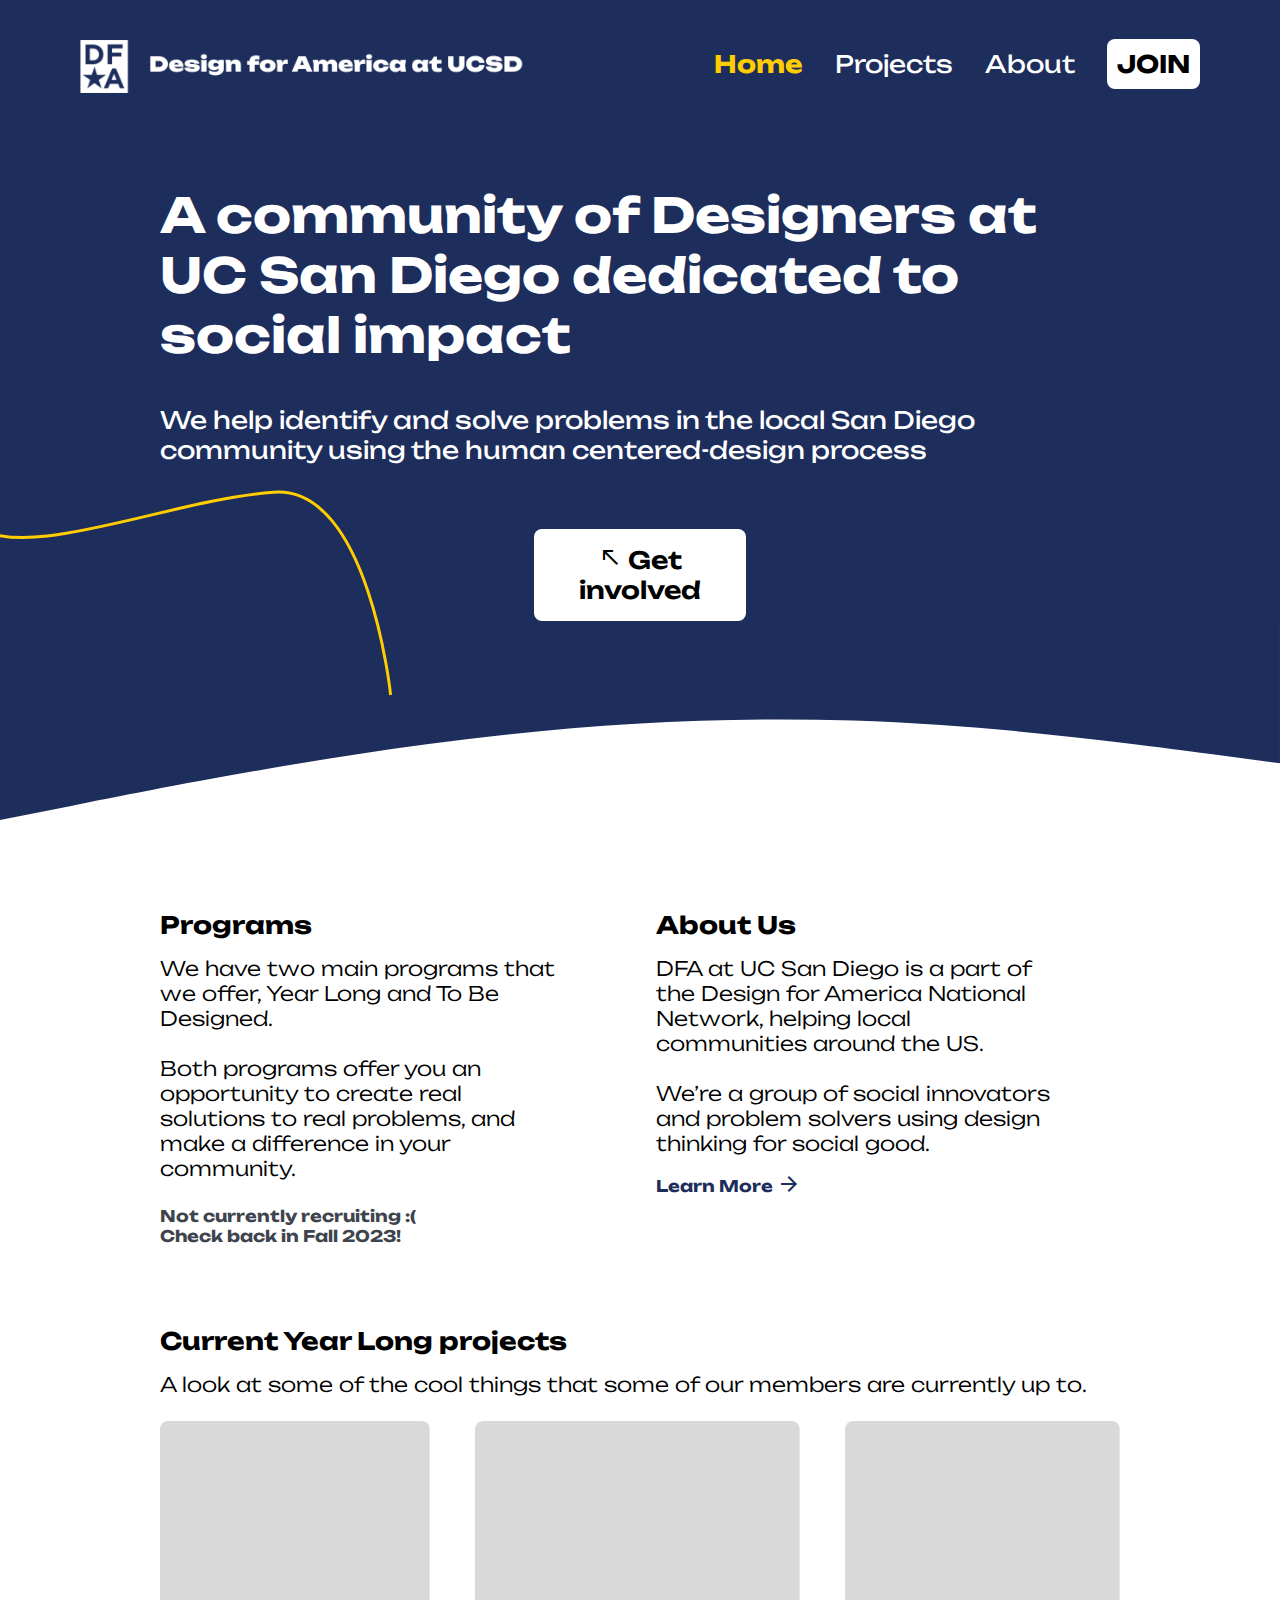
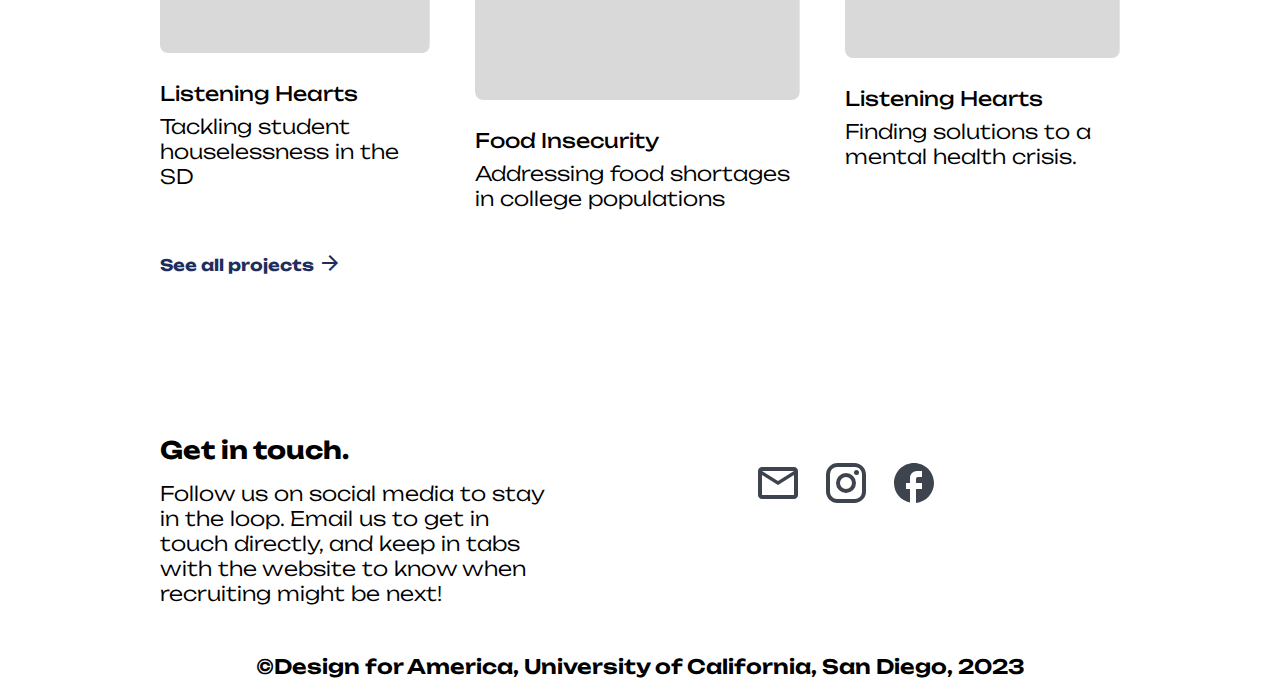
==== index.html @ deb02a3f "Adding core pages, and core structure" ====
<!DOCTYPE html>
<html lang="en">
  <head>


    <meta charset="UTF-8" />
    <meta http-equiv="X-UA-Compatible" content="IE=edge" />
    <meta name="viewport" content="width=device-width, initial-scale=1.0" />

    <!--CSS Styles -->
    <link rel="stylesheet" href="css/main.css" />

    

    <!-- Favicons -->
    <link
      rel="apple-touch-icon"
      sizes="180x180"
      href="assets/icons/apple-touch-icon.png"
    />
    <link
      rel="icon"
      type="image/png"
      sizes="32x32"
      href="images/DFA_UCSan Diego Banner 1.png"
    />

    <!-- Animate CSS CDN -->
    <link
      rel="stylesheet"
      href="https://cdnjs.cloudflare.com/ajax/libs/animate.css/4.1.1/animate.min.css"
      
    />
    <title>UCSD Design For America | Home</title>

    <!--Icons-->
    <link rel="stylesheet" href="https://fonts.googleapis.com/css2?family=Material+Symbols+Outlined:opsz,wght,FILL,GRAD@24,400,0,200" />    
     
  </head>


    <!-- Navbar -->



    <nav class="indexnav">
      <a href="./index.html"><img class = "logo" src="./images/dfaucsdlogolarge.png"> </a>
      <!---->

        <ul class="navigation">
            
            <li><a class = "active" href="./index.html" >Home</a></li>
            <li><a href="./projects.html" class="nav-link">Projects</a></li>
            <li><a href="./about.html" class="nav-link">About</a></li>
          <li><div class ="nav-button">
            <a href="https://beacons.ai/dfaucsd" style="color: black;">JOIN </a>
          </div>
            </li>
        </ul>
           <!-- Hamburger Menu for mobile -->
        <button class="burger-menu" id="burger-menu">
            <ion-icon class="bars" name="menu-outline"></ion-icon>
          </button>

          <script>// Nav hamburgerburger selections

            const burger = document.querySelector("#burger-menu");
            const ul = document.querySelector("nav ul");
            const nav = document.querySelector("nav");

            burger.addEventListener("click", () => {
            ul.classList.toggle("show");
            });

            // Close hamburger menu when a link is clicked

            // Select nav links
            const navLink = document.querySelectorAll(".nav-link");

            navLink.forEach((link) =>
            link.addEventListener("click", () => {
                ul.classList.remove("show");
            })
            );
            </script>      
            
        
    </nav>
    <div class="nav-curve">
        <img src="./images/Rectangle 3.svg">
      </div>

<body>
    <!--Outer Shell-->
    <div class="hero">



            <!-- Wrapper for content - used for margin-->
        <div class="hero-content">  

            <h1>A community of Designers at UC San Diego dedicated to social impact</h1>

            <h3> We help identify and solve problems in the local San Diego community using the human centered-design process</h3>
            <a href="https://beacons.ai/dfaucsd">
            <div class="primaryactionbutton">
                <span class="material-symbols-outlined">
                    north_west
                    </span>
           Get involved
            </div></a>

        </div>


    
        <object data="images/Vector 2.svg" width="580px" height="281px" class="vector2"> </object>
    </div>

    <div class="colorwrapper">
        <svg xmlns="http://www.w3.org/2000/svg" viewBox="0 0 1440 320"><path fill="#1D2E5C" fill-opacity="1" d="M0,224L80,208C160,192,320,160,480,138.7C640,117,800,107,960,112C1120,117,1280,139,1360,149.3L1440,160L1440,0L1360,0C1280,0,1120,0,960,0C800,0,640,0,480,0C320,0,160,0,80,0L0,0Z"></path></svg>
    </div>

    <!-- Content for home page -->

    <div class="colorwrapper">

        <div class="wrapper">
            <div class="row">
                <div class="column">
                    <h4>Programs</h4>
                    <p>We have two main programs that we offer, Year Long and To Be Designed.

                        <br><br>Both programs offer you an opportunity to create real solutions to real problems, and make a difference in your community.
                        
                        <br><br><div class="accent">
                            Not currently recruiting :(
                                <br>Check back in Fall 2023!
                        </div></p>
                </div>

                <div class="column">
                    <h4>About Us</h4>
                    <p>DFA at UC San Diego is a part of the Design for America National Network, helping local communities around the US.

                        <br><br>We’re a group of social innovators and problem solvers using design thinking for social good.</p>
                        <a href="./about.html" class="text-link">Learn More <span class="material-symbols-outlined" style="vertical-align:bottom; padding-top: 16px;">
                            arrow_forward
                            </span></a>
                        
                </div>

            </div>
            <div class="widthrow">
                <h4>Current Year Long projects</h4>
                <p>A look at some of the cool things that some of our members are currently up to.</p>
            </div>

            <div class="projectrow">
                <div class="project">
                    <img src="./images/Rectangle 2.png">
                    <div class="projectdetails">
                    <h5>Listening Hearts</h5>
                    <p>Tackling student houselessness in the SD</p>
                </div>
                </div>

                <div class="project">
                    <img src="./images/Rectangle 2.png">
                    <div class="projectdetails">
                        <h5>Food Insecurity</h5>
                        <p>Addressing food shortages in college populations</p>
                    </div>
                </div>

                <div class="project">
                    <img src="./images/Rectangle 2.png">
                    <div class="projectdetails">
                    <h5>Listening Hearts</h5>
                    <p>Finding solutions to a  mental health crisis.</p>
                </div>
                </div>


            </div>

            <a href="./projects.html" class="text-link">See all projects <span class="material-symbols-outlined" style="vertical-align:bottom; padding-top: 16px;">
                arrow_forward
                </span></a>
            
        </div>

    </div>
    
</body>

<div class="colorwrapper">
    <footer>
        <div class="row">
        <div class="column">
            <h4>Get in touch.</h4>
            <p>Follow us on social media to stay in the loop. Email us to get in touch directly, and keep in tabs with the website to know when recruiting might be next!  </p>
        </div>

        <div class="column" style="text-align:center; padding: 24px;">
            <a href="mailto:ucsd@designforamerica.com"><svg xmlns="http://www.w3.org/2000/svg" width="48" height="48" viewBox="0 0 24 24"><path fill="currentColor" d="M4 20q-.825 0-1.413-.588T2 18V6q0-.825.588-1.413T4 4h16q.825 0 1.413.588T22 6v12q0 .825-.588 1.413T20 20H4Zm8-7L4 8v10h16V8l-8 5Zm0-2l8-5H4l8 5ZM4 8V6v12V8Z"/></svg></a>
            <a href ="https://www.instagram.com/dfa.ucsd/?hl=en"><svg xmlns="http://www.w3.org/2000/svg" width="48" height="48" viewBox="0 0 24 24"><path fill="currentColor" d="M7.8 2h8.4C19.4 2 22 4.6 22 7.8v8.4a5.8 5.8 0 0 1-5.8 5.8H7.8C4.6 22 2 19.4 2 16.2V7.8A5.8 5.8 0 0 1 7.8 2m-.2 2A3.6 3.6 0 0 0 4 7.6v8.8C4 18.39 5.61 20 7.6 20h8.8a3.6 3.6 0 0 0 3.6-3.6V7.6C20 5.61 18.39 4 16.4 4H7.6m9.65 1.5a1.25 1.25 0 0 1 1.25 1.25A1.25 1.25 0 0 1 17.25 8A1.25 1.25 0 0 1 16 6.75a1.25 1.25 0 0 1 1.25-1.25M12 7a5 5 0 0 1 5 5a5 5 0 0 1-5 5a5 5 0 0 1-5-5a5 5 0 0 1 5-5m0 2a3 3 0 0 0-3 3a3 3 0 0 0 3 3a3 3 0 0 0 3-3a3 3 0 0 0-3-3Z"/></svg></a>
            <a href ="https://www.facebook.com/dfaucsd/"> <svg xmlns="http://www.w3.org/2000/svg" width="48" height="48" viewBox="0 0 24 24"><path fill="currentColor" d="M22 12c0-5.52-4.48-10-10-10S2 6.48 2 12c0 4.84 3.44 8.87 8 9.8V15H8v-3h2V9.5C10 7.57 11.57 6 13.5 6H16v3h-2c-.55 0-1 .45-1 1v2h3v3h-3v6.95c5.05-.5 9-4.76 9-9.95z"/></svg></a>


        </div>
    </div>

    <br><br> <p style="text-align: center; margin-bottom: -140px; font-weight: 600;">©Design for America, University of California, San Diego, 2023</p>
</div>



</footer>
---- css/main.css ----
@import url('https://fonts.googleapis.com/css2?family=Unbounded:wght@200;300;400;500;600;700;800;900&display=swap');




*,*::before,*::after{
	box-sizing:border-box;
	margin:0;
	padding:0;
}

/* Variables */
:root {
    --tblue: #1D2E5C;
    --tgold: #FFCD00;
    --hover: #F8EAB0;
    --accent: #3E444D;
    --font-family: "Unbounded", sans-serif;

  }


  /* Nav */
nav {
    position: sticky;
    top: 0;
    left: 0;
    z-index: 1;
    display: flex;
    align-items: center;
    justify-content: space-between;
    padding: 0rem ;
    padding-right: 2rem ;
    width: 100%;
    background-color: var(--tblue);
    margin-left: initial;

  }

  .indexnav{
    position: sticky;
    top: 0;
    left: 0;
    z-index: 1;
    display: flex;
    align-items: center;
    justify-content: space-between;
    padding-top: 40px;
    /*padding-bottom: 40px;*/
    padding-right: 80px;
    width: 100%;
    /*background-color: var(--tblue);*/
    margin-left: initial;
  }
  .indexnav a{
    color: white;
  }
  .indexnav .sm_icon{
       filter: invert(0%) sepia(0%) saturate(16%) hue-rotate(228deg) brightness(94%) contrast(100%);

  }
  .indexnav.scrolled a:hover {
    color: var(--hover);

  }

  .indexnav .burger-menu{
        
    background-color: white;
    color: black;
    
  }
  .indexnav.scrolled {
    background: #171A1E;
  }

  .indexnav.scrolled a{
    color: white;
  }

  .indexnav.scrolled .sm_icon{
        
    filter: invert(98%) sepia(2%) saturate(226%) hue-rotate(229deg) brightness(118%) contrast(100%);
   /* filter: invert(0%) sepia(0%) saturate(16%) hue-rotate(228deg) brightness(94%) contrast(100%);*/

    /* the height is adjusted automatically*/
    
  }

  .indexnav.scrolled .burger-menu{
        
    background-color: var(--blk);
    color: white;
    
  }

  .indexnav.scrolled .sm_icon:hover{
    color: #8EB8E5;
    fill: #8EB8E5;
    filter: invert(75%) sepia(10%) saturate(1296%) hue-rotate(173deg) brightness(94%) contrast(91%);


}


  

  ul {
    list-style-type: none;
  }

  nav ul {
    display: flex;
    flex-direction: row;
    justify-content: center;
    gap: 2rem;
    font-size: 24px;
  }

  nav a{
      color: white;
  }


  a {
    text-decoration: none;
    color: var(--accent);
  }

  a:hover {
    color: var(--hover);

  }

  .active {
    color: var(--tgold)!important;
    font-weight: bold;
}

    .burger-menu {
    color: white;
    font-size: 2rem;
    border: 0;
    margin-top: 4px;
    background-color: var(--blk);
    cursor: pointer;
    display: none;
    }

nav h3{
    margin-top: 8px;
    margin-left: 8px;
}

.nav-button{
    background-color: white;
    border-radius: 8px;
    padding: 10px;
    gap: 10px;
    margin-top: -10px;
    font-weight: bold;
    display: flex;
    flex-direction: row;
    align-items: flex-start;
    vertical-align: top;

}

    .nav-button:hover{
        background-color: #F8EAB0;
    }

.logo{
   
max-width: 70%;
margin-left: 80px;
}

.nav-curve{
    display: block;
    position: sticky;
    top: 105px;
    left: 0;
    z-index: 1;
    
}

    .nav-curve-nonhome{
        position: sticky;
        top: 105px;
        left: 0;
    }
    
    .imagecontainer{
        margin-top: 1em;
        display: grid;
        gap: 0px 0px;
        grid-template-columns: auto auto auto;
          
    }


    .containerimage{
        margin-left: auto;
        margin-right: auto;
        padding: 16px;
        text-align: center;
        justify-content: center;
        max-width: 100%;
        display: block;
    }

/*** BODY STUFF ****/
body{
    font-family: "Unbounded", sans-serif;
    background-color: #1D2E5C;
}


/** Hero stuff for the first page **/
.hero{
    background-color: var(--tblue);
    color: white;
    padding-top: 24px;
}

    .hero-content{
        margin-left: 160px;
        margin-right: 160px;
    }

.hero h3{
    font-weight: 400;
    margin-top: 40px;
    margin-bottom: 64px;
}

.primaryactionbutton{
    background-color: white;
    color: black; /* black text */
    padding: 16px; /* button padding */
    border-radius: 8px;
    display: inline-block;
    font-weight: 600;
    font-size: 24px;
    text-align: center;
    display: block;
    margin: 0 auto;
    width: 22%;

}

    .primaryactionbutton:hover{
        background-color: #F8EAB0;
    }

    .primaryactionbutton a:hover{
        color: var(--tblue);
    }

.accent{
    font-weight: bold;
    color: #3E444D;
}


.vector1{
    position: absolute;
    left: 784px;
top: 20px;


}

.vector2{
    position: absolute;
    left: -124px;
    top: 415px;
}

.wrapper{
    margin-left: 160px;
    margin-right: 160px;
}

.colorwrapper{
    background-color: white;
}

.row{
    display: flex;
    flex-direction: row;
    align-items: flex-start;
    padding: 0px;
    gap: 32px;
}

.widthrow{
    margin-top: 64px;
    grid-template-columns: 100%;
}
    .widthrow p{
        margin-top: 16px;
        font-weight: 300;
    }


.projectrow{
    display: flex;
    flex-direction: row;
    align-items: flex-start;
    padding: 0px;
    gap: 45px;
}

    .project{
        margin-bottom: 24px;
        margin-top: 24px;
    }

        .project img{
            border-radius: 8px;
            max-width: 100%;
            margin-bottom: 24px;
        }

        .project h5{
            font-size: 20px;
            font-weight: 400;
            margin-bottom: 8px;
        }

        .project-row{
            margin-top: 64px;
            display: flex;
            flex-direction: row;
            align-items: flex-start;
            padding: 0px;
            gap: 24px;
        }


        .projectcard{
            background-color: rgba(29, 46, 92, 0.25)            ;       
            border-radius: 8px;
            padding: 24px;
            display:inline-block;
            max-width: 50%;
        }
            .projectcard h3{
                margin-top: 24px;
            }

            .projectcard p{
                margin-top: 8px;
            }

            .projectcard img{
                max-width: 100%;
            }

            .projectcard ul{
                list-style-type: circle;
                font-size: 16px;
                margin-left: 16px;
                font-weight: 300;
                font-size: 20px;
            }

            .statuschipo{
                display: inline-block;
                height: 24px;
                padding: 10px;
                font-size: 16px;
                font-weight: bold;
                border-radius: 8px;
                margin-right:8px;
                background-color: var(--tgold);
                line-height: 6px;
                margin-top: 16px;

            }
            .statuschippast{
                display: inline-block;
                height: 24px;
                padding: 10px;
                font-size: 16px;
                font-weight: bold;
                border-radius: 8px;
                margin-right:8px;
                background-color: var(--tblue);
                line-height: 6px;
                margin-top: 16px;
                color: white;
            }

.column{
    float: left;
   width: 50%;
   margin-right: 64px;
  }

  .column p{
    margin-top: 16px;
    font-size: 20px;
    font-weight: 300;
  }

  .text-link{
    font-weight: bold;
    color: var(--tblue);
    margin-top: 32px;
  }

  .about-projects{
    padding-top: 60px;
  }

  .about-projects p{
    font-size: 24px;
    margin-top: 16px;
  }

  footer{
    padding: 160px;
  }

  footer p{
    font-size: 20px;
    margin-top: 8px;
  }

  footer svg{
    margin-right: 16px;
  }

  .margin-top{
    margin-top: 64px;
  }

  .aboutpics{
    max-width: 100%;
  }

  b{
    font-weight: 500;
  }

  
/***** Text Styles *****/
h1{
   
    font-size: 48px;
}

h2{
    font-size: 32px;
}

h3{
    font-size: 24px; 
}

h4{
    font-size: 24px;
}

p{
    font-size: 20px;
    font-weight: 300;
}
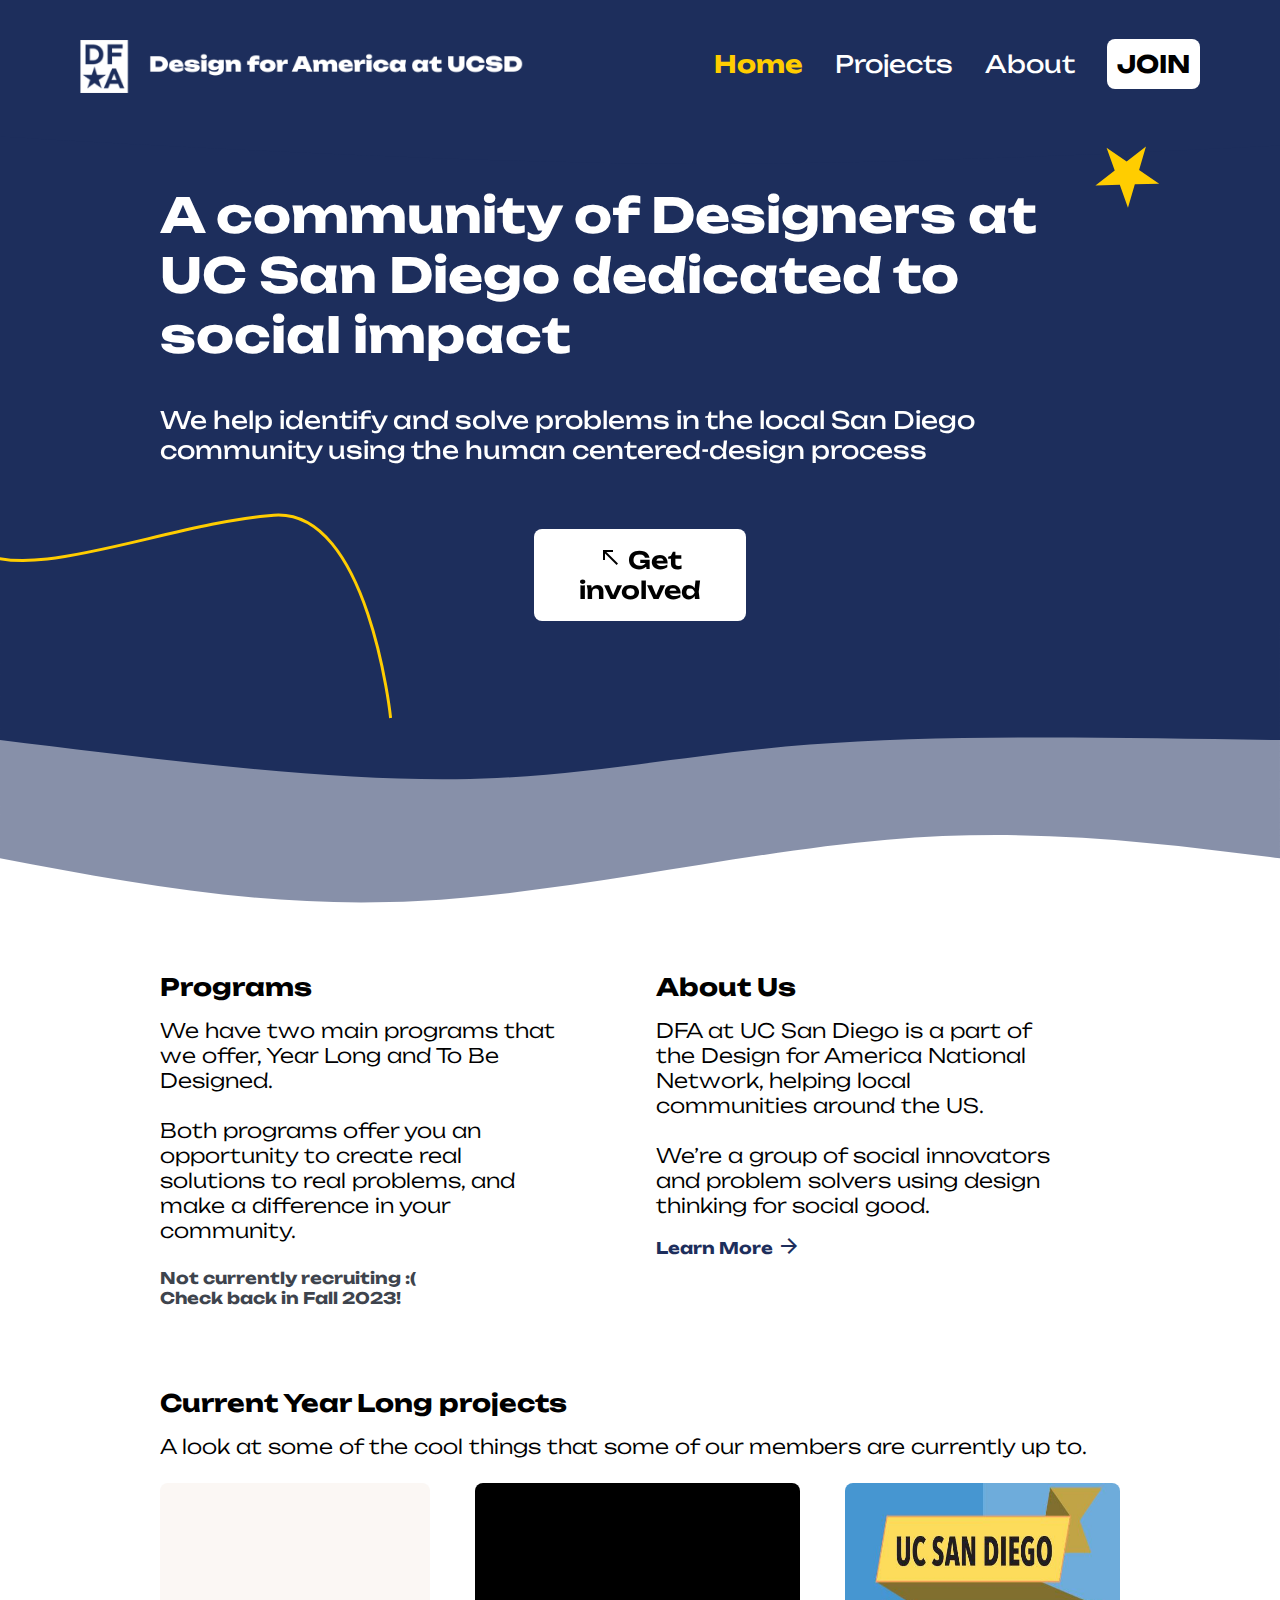
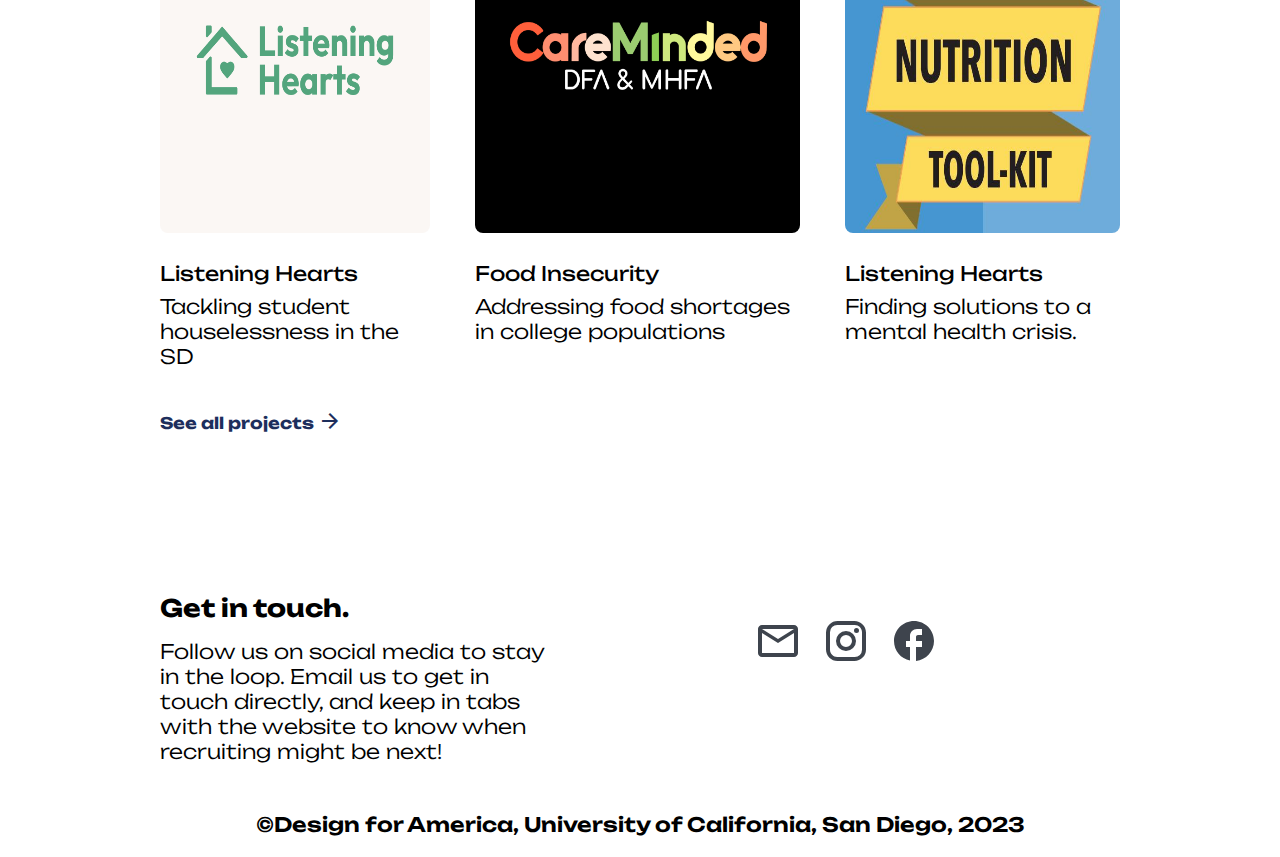
==== commit 2d55ed12: "Changed responsiveness" ====
--- a/index.html
+++ b/index.html
@@ -36,6 +36,9 @@
     <!--Icons-->
     <link rel="stylesheet" href="https://fonts.googleapis.com/css2?family=Material+Symbols+Outlined:opsz,wght,FILL,GRAD@24,400,0,200" />    
      
+
+  
+
   </head>
 
 
@@ -59,7 +62,9 @@
         </ul>
            <!-- Hamburger Menu for mobile -->
         <button class="burger-menu" id="burger-menu">
-            <ion-icon class="bars" name="menu-outline"></ion-icon>
+            <span class="material-symbols-outlined">
+                menu
+                </span>
           </button>
 
           <script>// Nav hamburgerburger selections
@@ -85,12 +90,17 @@
             </script>      
             
         
+            
     </nav>
+
+
     <div class="nav-curve">
         <img src="./images/Rectangle 3.svg">
       </div>
 
-<body>
+
+
+<body style="background-color: #1D2E5C;">
     <!--Outer Shell-->
     <div class="hero">
 
@@ -99,10 +109,16 @@
             <!-- Wrapper for content - used for margin-->
         <div class="hero-content">  
 
+            <object data="images/Star 1.svg" width="65px" height="65px" class="vector1"> </object>
+
             <h1>A community of Designers at UC San Diego dedicated to social impact</h1>
 
+
             <h3> We help identify and solve problems in the local San Diego community using the human centered-design process</h3>
+            
+
             <a href="https://beacons.ai/dfaucsd">
+                
             <div class="primaryactionbutton">
                 <span class="material-symbols-outlined">
                     north_west
@@ -113,14 +129,18 @@
         </div>
 
 
-    
+
         <object data="images/Vector 2.svg" width="580px" height="281px" class="vector2"> </object>
     </div>
 
+   <!-- <div class="colorwrapper">
+        <svg xmlns="http://www.w3.org/2000/svg" viewBox="0 0 1440 320"><path fill="#1D2E5C" fill-opacity="1" d="M0,224L80,208C160,192,320,160,480,138.7C640,117,800,107,960,112C1120,117,1280,139,1360,149.3L1440,160L1440,0L1360,0C1280,0,1120,0,960,0C800,0,640,0,480,0C320,0,160,0,80,0L0,0Z"></path></svg>
+    </div>-->
+
     <div class="colorwrapper">
-        <svg xmlns="http://www.w3.org/2000/svg" viewBox="0 0 1440 320"><path fill="#1D2E5C" fill-opacity="1" d="M0,224L80,208C160,192,320,160,480,138.7C640,117,800,107,960,112C1120,117,1280,139,1360,149.3L1440,160L1440,0L1360,0C1280,0,1120,0,960,0C800,0,640,0,480,0C320,0,160,0,80,0L0,0Z"></path></svg>
-    </div>
-
+        <svg width="100%" height="100%" id="svg" viewBox="0 0 1440 390" xmlns="http://www.w3.org/2000/svg" class="transition duration-300 ease-in-out delay-150"><path d="M 0,400 C 0,400 0,133 0,133 C 138.40000000000003,150.6 276.80000000000007,168.2 442,154 C 607.1999999999999,139.8 799.2,93.8 970,85 C 1140.8,76.2 1290.4,104.6 1440,133 C 1440,133 1440,400 1440,400 Z" stroke="none" stroke-width="0" fill="#1d2e5c" fill-opacity="0.53" class="transition-all duration-300 ease-in-out delay-150 path-0" transform="rotate(-180 720 200)"></path><path d="M 0,400 C 0,400 0,266 0,266 C 190.53333333333336,269.2 381.0666666666667,272.4 529,261 C 676.9333333333333,249.6 782.2666666666667,223.6 927,222 C 1071.7333333333333,220.4 1255.8666666666668,243.2 1440,266 C 1440,266 1440,400 1440,400 Z" stroke="none" stroke-width="0" fill="#1d2e5c" fill-opacity="1" class="transition-all duration-300 ease-in-out delay-150 path-1" transform="rotate(-180 720 200)"></path></svg>
+
+    </div>
     <!-- Content for home page -->
 
     <div class="colorwrapper">
@@ -158,7 +178,7 @@
 
             <div class="projectrow">
                 <div class="project">
-                    <img src="./images/Rectangle 2.png">
+                    <img src="./images/Listening Hearts Logo.png">
                     <div class="projectdetails">
                     <h5>Listening Hearts</h5>
                     <p>Tackling student houselessness in the SD</p>
@@ -166,7 +186,7 @@
                 </div>
 
                 <div class="project">
-                    <img src="./images/Rectangle 2.png">
+                    <img src="./images/Untitled_Artwork 2.png">
                     <div class="projectdetails">
                         <h5>Food Insecurity</h5>
                         <p>Addressing food shortages in college populations</p>
@@ -174,7 +194,7 @@
                 </div>
 
                 <div class="project">
-                    <img src="./images/Rectangle 2.png">
+                    <img src="./images/UCSD-nutrition-tool-kit.jpeg">
                     <div class="projectdetails">
                     <h5>Listening Hearts</h5>
                     <p>Finding solutions to a  mental health crisis.</p>
@@ -209,12 +229,16 @@
 
 
         </div>
-    </div>
-
-    <br><br> <p style="text-align: center; margin-bottom: -140px; font-weight: 600;">©Design for America, University of California, San Diego, 2023</p>
+        
+    </div>
+    <br><br> <p class="copyright">©Design for America, University of California, San Diego, 2023</p>
+
+
 </div>
 
 
 
+
+
 </footer>
 
--- a/css/main.css
+++ b/css/main.css
@@ -66,8 +66,7 @@
 
   .indexnav .burger-menu{
         
-    background-color: white;
-    color: black;
+    color: white;
     
   }
   .indexnav.scrolled {
@@ -141,7 +140,6 @@
     color: white;
     font-size: 2rem;
     border: 0;
-    margin-top: 4px;
     background-color: var(--blk);
     cursor: pointer;
     display: none;
@@ -177,12 +175,9 @@
 }
 
 .nav-curve{
-    display: block;
     position: sticky;
-    top: 105px;
-    left: 0;
-    z-index: 1;
-    
+        top: 105px;
+        left: 0;
 }
 
     .nav-curve-nonhome{
@@ -213,7 +208,7 @@
 /*** BODY STUFF ****/
 body{
     font-family: "Unbounded", sans-serif;
-    background-color: #1D2E5C;
+    background-color: white;
 }
 
 
@@ -225,8 +220,15 @@
 }
 
     .hero-content{
+        position: relative;
         margin-left: 160px;
         margin-right: 160px;
+    }
+
+    .hero-content object{
+        position: absolute;
+        top: -40px;
+        right: -40px;
     }
 
 .hero h3{
@@ -265,9 +267,9 @@
 
 
 .vector1{
-    position: absolute;
-    left: 784px;
-top: 20px;
+object-position: right top;   
+float: right;
+
 
 
 }
@@ -275,7 +277,7 @@
 .vector2{
     position: absolute;
     left: -124px;
-    top: 415px;
+    top: 438px;
 }
 
 .wrapper{
@@ -312,6 +314,13 @@
     padding: 0px;
     gap: 45px;
 }
+
+.projectrow img{
+    max-width: 100%;
+    height: 350px;
+}
+
+
 
     .project{
         margin-bottom: 24px;
@@ -346,6 +355,7 @@
             padding: 24px;
             display:inline-block;
             max-width: 50%;
+            box-shadow: 0 4px 4px 0 rgba(0, 0, 0, 0.25);
         }
             .projectcard h3{
                 margin-top: 24px;
@@ -423,11 +433,19 @@
 
   footer{
     padding: 160px;
+    background-color: white;
   }
 
   footer p{
     font-size: 20px;
     margin-top: 8px;
+  }
+
+  .copyright{
+    text-align: center; 
+    margin-bottom: -140px; 
+    font-weight: 600;
+
   }
 
   footer svg{
@@ -469,3 +487,272 @@
     font-size: 20px;
     font-weight: 300;
 }
+
+
+/***** Mobile Responsiveness *****/
+@media screen and (max-width: 780px) {
+
+    body{
+        background-color: white;
+    }
+
+    .indexnav{
+        padding-right: 40px;
+    }
+
+    nav ul {
+        position: fixed;
+        background-color: var(--tblue);
+        flex-direction: column;
+        top: 72px;
+        left: 0%;
+        width: 100%;
+        padding-bottom: 24px;
+        
+        text-align: right;
+        transform: translateX(120%);
+        transition: transform 0.3s ease-in;
+      }
+    
+       nav ul li {
+        margin: 4px;
+        font-size: 20px;
+        margin-top: 1em;
+        margin-right: 1.8em;
+
+
+
+      }
+
+      
+
+      .hero h3{
+        font-weight: 400;
+        margin-top: 16px;
+        margin-bottom: 40px;
+    }
+
+      nav ul.show {
+        transform: translateX(0);
+
+      }
+
+      .nav-button{
+       
+        padding: 10px;
+        gap: 10px;
+        margin-top: -10px;
+        flex-direction: row;
+        align-items: flex-start;
+        vertical-align: top;
+        margin-left: 260px;
+      }
+
+     
+    
+
+      .indexnav a{
+        color: white;
+      }
+
+      .indexnav .sm_icon {
+        filter: invert(98%) sepia(2%) saturate(226%) hue-rotate(229deg) brightness(118%) contrast(100%);
+              }
+    
+
+    .burger-menu {
+        display: block;
+      }
+
+      .nav-curve{
+        top: 72px;
+        max-width: 10%;
+        display: none;
+
+    }
+
+    .nav-curve-nonhome{
+        top: 64px;
+        display: block;
+    }
+    
+    .nav-curve-nonhome img{
+        width: 100%;
+    }
+
+    .logo{
+   
+        max-width: 70%;
+        margin-left: 24px;
+        }
+        
+
+      .hero{
+        font-size: 24px;
+        margin-top: 0px;
+    }
+
+    .hero-content{
+        margin-left: 40px;
+        margin-right: 40px;
+    }
+
+    .primaryactionbutton{
+
+        padding: 12px; /* button padding */
+        font-size: 12px;
+        width: 50%;
+        text-align: bottom;
+    
+    }
+
+    .primaryactionbutton .material-symbols-outlined{
+        font-size: 14px!important;
+    }
+
+
+    .row{
+        gap: 24px;
+        display: flex;
+    flex-direction: column;
+    }
+
+ 
+
+    .projectrow{
+        gap: 0px;
+        display: block;
+    flex-direction: column;
+    }
+
+    .project img{
+        max-width: 100%;
+        margin-bottom: 16px;
+        text-align: center;
+        justify-content: center;
+        margin: 0 auto;
+        display: block;
+    }
+
+    .project h5{
+        margin-top: 16px;
+    }
+
+    .column{
+        width: 100%;
+    }
+
+    h1{
+        font-size: 20px;
+    }
+
+    h3{
+        font-size: 16px;
+    }
+
+    h4{
+        font-size: 14px;
+    }
+
+    .project h5{
+        font-size: 14px;
+    }
+
+    p{
+        font-size: 14px;
+    }
+    .column p{
+        font-size: 14px;
+    }
+
+    .vector2{
+        display: none;
+    }
+
+    .vector1{
+        display: none;
+    width: 30px;
+    animation-name: spin;
+  animation-duration: 5000ms;
+  animation-iteration-count: infinite;
+  animation-timing-function: linear; 
+  /* transform: rotate(3deg); */
+   /* transform: rotate(0.3rad);/ */
+   /* transform: rotate(3grad); */ 
+   /* transform: rotate(.03turn);  */
+}
+
+@keyframes spin {
+    from {
+        transform:rotate(0deg);
+    }
+    to {
+        transform:rotate(360deg);
+    }
+}
+    
+
+
+    .hero-content object{
+        position: absolute;
+        top: 0px;
+        right: 0px;
+    }
+    
+
+    .wrapper{
+        margin-left: 40px;
+        margin-right: 40px;
+    }
+
+    footer{
+        padding: 40px;
+      }
+
+      .copyright{
+        margin-bottom: 0px;
+        font-size: 14px;
+      }
+    
+      .accent{
+        font-size: 14px;
+    }
+    
+    .text-link{
+        font-size: 14px;
+        margin-top: 0px;
+    }
+
+    .about-projects p{
+        font-size: 16px;
+    }
+    h2{
+        font-size: 20px;
+    }
+
+    .project-row{
+        margin-top: 24px;
+        display: flex;
+        flex-direction: column;
+        align-items: flex-start;
+        padding: 0px;
+        gap: 40px;
+    }
+
+    .projectcard{
+        border-radius: 8px;
+        padding: 24px;
+        display:inline-block;
+        max-width: 100%;
+        box-shadow: 0 4px 4px 0 rgba(0, 0, 0, 0.25);
+    }
+
+    .about-projects{
+        padding-top: 24px;
+    }
+
+    .widthrow{
+        margin-top: 24px;
+    }
+}
+
